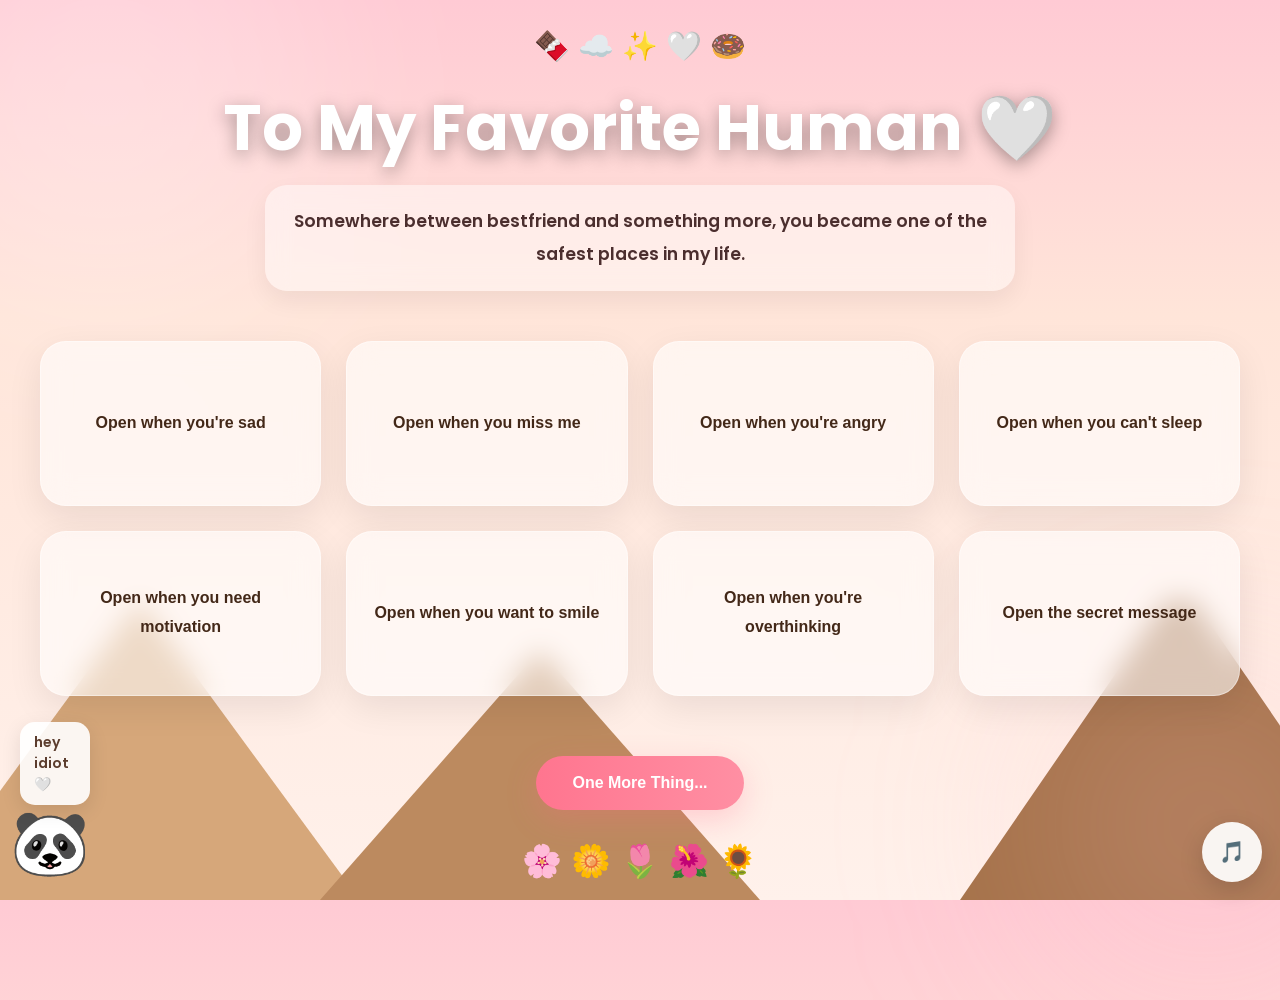
==== index.html @ 4b42c908 "Rename kutus.html to index.html" ====
<!DOCTYPE html>
<html lang="en">

<head>
    <meta charset="UTF-8">

    <meta name="viewport"
          content="width=device-width, initial-scale=1.0">

    <title>To My Favorite Human 🤍</title>

    <!-- Google Font -->
    <link rel="preconnect"
          href="https://fonts.googleapis.com">

    <link rel="preconnect"
          href="https://fonts.gstatic.com"
          crossorigin>

    <link href="https://fonts.googleapis.com/css2?family=Poppins:wght@300;400;500;600;700&display=swap"
          rel="stylesheet">

    <link rel="stylesheet" href="style.css">
</head>

<body>

    <!-- Floating Hearts -->
    <div class="hearts"></div>

    <!-- Mountains -->
    <div class="mountains">

        <div class="mountain mountain1"></div>

        <div class="mountain mountain2"></div>

        <div class="mountain mountain3"></div>

    </div>

    <!-- Flowers -->
    <div class="flowers">
        🌸 🌼 🌷 🌺 🌻
    </div>

    <!-- Extras -->
    <div class="extras">
        🍫 ☁️ ✨ 🤍 🍩
    </div>

    <!-- Music -->
    <audio id="bgMusic"></audio>

    <!-- Music Button -->
    <button id="musicBtn">🎵</button>

    <!-- Main -->
    <div class="container">

        <!-- Hero -->
        <div class="hero">

            <h1>
                To My Favorite Human 🤍
            </h1>

            <p>
                Somewhere between bestfriend and something more,
                you became one of the safest places in my life.
            </p>

        </div>

        <!-- Cards -->
        <div class="cards">

            <button class="card"
                data-title="When You're Sad 💔"
                data-message="Hey idiot, bad days don’t get to decide your worth. You’re still the same amazing person who makes everyone around them feel lighter. And if things get too heavy, I’m here. Always.">

                Open when you're sad

            </button>

            <button class="card"
                data-title="When You Miss Me 🌙"
                data-message="If you miss me, just remember there’s someone out there randomly smiling at dumb memories of you at 2AM. Apart from this you know how to reach him or how to get him...">

                Open when you miss me

            </button>

            <button class="card"
                data-title="When You're Angry 🌧️"
                data-message="Okay first of all... breathe. Second of all, don’t go starting world wars before drinking water. Remember lpg cylinder lagbe.....">

                Open when you're angry

            </button>

            <button class="card"
                data-title="When You Can't Sleep ✨"
                data-message="Imagine us sitting somewhere cold and quiet in the hills, talking nonsense while the world stays silent for a while. Jalate hole ekta phone call ;))))))">

                Open when you can't sleep

            </button>

            <button class="card"
                data-title="When You Need Motivation 🚀"
                data-message="You’ve already survived days you thought would break you. Don’t underestimate yourself now.">

                Open when you need motivation

            </button>

            <button class="card"
                data-title="When You Want To Smile 😊"
                data-message="Its unfair how one smile from you can feel like comfort, chaos, friendship and love all at once.">

                Open when you want to smile

            </button>

            <button class="card"
                data-title="When You're Overthinking 🌸"
                data-message="Your brain creates problems faster than reality sometimes. Relax a little okay? Not everything is falling apart.">

                Open when you're overthinking

            </button>

            <button class="card"
                data-title="Secret Message 🤍"
                data-message="Somehow you became my bestfriend, favorite human, safe place, and favorite headache all at once.">

                Open the secret message

            </button>

        </div>

        <!-- Final Button -->
        <div class="finalSection">

            <button class="finalBtn"
                    id="finalBtn">

                One More Thing...

            </button>

        </div>

    </div>

    <!-- Popup -->
    <div class="popup"
         id="popup">

        <div class="popup-content">

            <span class="close-btn"
                  id="closeBtn">

                &times;

            </span>

            <h2 id="popupTitle"></h2>

            <p id="popupMessage"></p>

        </div>

    </div>

    <script src="script.js"></script>

</body>
</html>
---- style.css ----
*{
    margin:0;
    padding:0;
    box-sizing:border-box;
}

html{
    scroll-behavior:smooth;
}

body{
    font-family:'Poppins',sans-serif;

    min-height:100vh;

    overflow-x:hidden;

    background:
    linear-gradient(
        to bottom,
        #ffcad4 0%,
        #ffe5d9 35%,
        #fff1eb 100%
    );

    display:flex;
    justify-content:center;
    align-items:center;

    padding:40px 18px;

    position:relative;
}

/* =========================
   BACKGROUND LIGHTS
========================= */

body::before,
body::after{
    content:"";

    position:absolute;

    border-radius:50%;

    filter:blur(100px);

    z-index:0;
}

body::before{
    width:450px;
    height:450px;

    background:
    rgba(255,255,255,0.25);

    top:-120px;
    left:-120px;
}

body::after{
    width:350px;
    height:350px;

    background:
    rgba(255,192,203,0.20);

    bottom:-100px;
    right:-100px;
}

/* =========================
   CONTAINER
========================= */

.container{
    width:100%;
    max-width:1200px;

    position:relative;

    z-index:5;
}

/* =========================
   HERO SECTION
========================= */

.hero{
    text-align:center;

    margin-bottom:50px;
}

.hero h1{
    font-size:4rem;

    color:#ffffff;

    margin-bottom:18px;

    line-height:1.2;

    text-shadow:
    0 5px 18px rgba(0,0,0,0.35);
}

.hero p{
    max-width:750px;

    margin:auto;

    background:
    rgba(255,255,255,0.45);

    padding:20px 25px;

    border-radius:22px;

    backdrop-filter:blur(12px);

    color:#4b2e2e;

    font-weight:600;

    line-height:1.9;

    font-size:1.08rem;

    box-shadow:
    0 10px 25px rgba(0,0,0,0.06);
}

/* =========================
   CARDS
========================= */

.cards{
    display:grid;

    grid-template-columns:
    repeat(auto-fit,minmax(250px,1fr));

    gap:25px;
}

.card{
    border:none;

    min-height:165px;

    padding:25px;

    border-radius:26px;

    background:
    rgba(255,255,255,0.58);

    backdrop-filter:blur(14px);

    color:#432818;

    font-size:1rem;

    font-weight:700;

    line-height:1.8;

    cursor:pointer;

    transition:0.35s ease;

    border:
    1px solid rgba(255,255,255,0.4);

    box-shadow:
    0 12px 35px rgba(0,0,0,0.08);
}

.card:hover{

    transform:
    translateY(-10px)
    scale(1.03);

    background:
    rgba(255,255,255,0.76);

    box-shadow:
    0 18px 40px rgba(255,105,135,0.20);
}

/* =========================
   POPUP
========================= */

.popup{
    position:fixed;

    inset:0;

    background:
    rgba(0,0,0,0.45);

    display:none;

    justify-content:center;
    align-items:center;

    padding:18px;

    z-index:999;
}

.popup-content{
    width:100%;
    max-width:650px;

    padding:40px 30px;

    border-radius:30px;

    background:
    linear-gradient(
        to bottom right,
        #ffffff,
        #fff0f3
    );

    position:relative;

    animation:popupShow 0.4s ease;

    box-shadow:
    0 25px 60px rgba(255,120,150,0.28);

    overflow:hidden;
}

/* Flower Background */
.popup-content::before{

    content:"🌸 🌷 🌺 🌼";

    position:absolute;

    bottom:10px;
    right:15px;

    font-size:1.5rem;

    opacity:0.25;
}

.popup-content h2{
    color:#ff4d6d;

    margin-bottom:20px;

    font-size:2rem;
}

.popup-content p{
    color:#4b2e2e;

    line-height:2;

    font-size:1.06rem;

    font-weight:500;
}

/* =========================
   CLOSE BUTTON
========================= */

.close-btn{
    position:absolute;

    top:15px;
    right:22px;

    font-size:2rem;

    cursor:pointer;

    color:#999;

    transition:0.3s;
}

.close-btn:hover{

    transform:rotate(90deg);

    color:#ff4d6d;
}

/* =========================
   FINAL BUTTON
========================= */

.finalSection{
    text-align:center;

    margin-top:60px;
}

.finalBtn{
    border:none;

    padding:18px 36px;

    border-radius:50px;

    background:
    linear-gradient(
        to right,
        #ff758f,
        #ff8fa3
    );

    color:white;

    font-weight:700;

    font-size:1rem;

    cursor:pointer;

    transition:0.3s;

    box-shadow:
    0 10px 30px rgba(255,105,135,0.25);
}

.finalBtn:hover{

    transform:
    scale(1.05);
}

/* =========================
   MUSIC BUTTON
========================= */

#musicBtn{

    position:fixed;

    right:18px;
    bottom:18px;

    width:60px;
    height:60px;

    border:none;

    border-radius:50%;

    background:
    rgba(255,255,255,0.92);

    backdrop-filter:blur(10px);

    font-size:1.3rem;

    cursor:pointer;

    z-index:9999;

    display:flex;
    align-items:center;
    justify-content:center;

    box-shadow:
    0 8px 25px rgba(0,0,0,0.15);

    transition:0.3s ease;
}

#musicBtn:hover{

    transform:
    scale(1.08);
}

/* =========================
   MOUNTAINS
========================= */

.mountains{
    position:absolute;

    bottom:0;

    width:100%;

    height:300px;

    z-index:0;

    overflow:hidden;
}

.mountain{
    position:absolute;

    bottom:0;

    width:0;
    height:0;

    border-left:220px solid transparent;
    border-right:220px solid transparent;
}

.mountain1{
    left:-80px;

    border-bottom:300px solid #d6a77a;
}

.mountain2{
    left:25%;

    border-bottom:250px solid #bc8a5f;
}

.mountain3{
    right:-120px;

    border-bottom:320px solid #a47148;
}

/* =========================
   FLOWERS
========================= */

.flowers{
    position:fixed;

    bottom:15px;

    width:100%;

    text-align:center;

    font-size:2rem;

    z-index:20;

    animation:floatFlowers 4s ease-in-out infinite;

    pointer-events:none;
}

/* =========================
   EXTRAS
========================= */

.extras{
    position:absolute;

    top:25px;

    width:100%;

    text-align:center;

    font-size:1.8rem;

    animation:floatExtras 5s ease-in-out infinite;
}

/* =========================
   HEARTS
========================= */

.hearts{
    position:absolute;

    width:100%;
    height:100%;

    overflow:hidden;
}

.hearts span{
    position:absolute;

    bottom:-50px;

    animation:floatUp linear infinite;
}

/* =========================
   PANDA
========================= */

.panda{
    position:fixed;

    left:10px;
    bottom:10px;

    z-index:999;

    font-size:4rem;

    animation:bounce 3s infinite;
}

/* =========================
   PETALS
========================= */

.petals{
    position:fixed;

    inset:0;

    overflow:hidden;

    pointer-events:none;

    z-index:2;
}

.petals span{
    position:absolute;

    top:-50px;

    animation:petalFall linear infinite;
}

/* =========================
   ANIMATIONS
========================= */

@keyframes popupShow{

    from{
        opacity:0;
        transform:scale(0.7);
    }

    to{
        opacity:1;
        transform:scale(1);
    }
}

@keyframes floatUp{

    from{
        transform:
        translateY(0)
        rotate(0deg);

        opacity:0;
    }

    20%{
        opacity:0.8;
    }

    to{
        transform:
        translateY(-120vh)
        rotate(360deg);

        opacity:0;
    }
}

@keyframes floatFlowers{

    0%{
        transform:translateY(0px);
    }

    50%{
        transform:translateY(-8px);
    }

    100%{
        transform:translateY(0px);
    }
}

@keyframes floatExtras{

    0%{
        transform:translateY(0px);
    }

    50%{
        transform:translateY(-10px);
    }

    100%{
        transform:translateY(0px);
    }
}

@keyframes bounce{

    0%{
        transform:translateY(0);
    }

    50%{
        transform:translateY(-10px);
    }

    100%{
        transform:translateY(0);
    }
}

@keyframes petalFall{

    from{
        transform:
        translateY(-10vh)
        rotate(0deg);
    }

    to{
        transform:
        translateY(120vh)
        rotate(360deg);
    }
}

/* =========================
   RESPONSIVE DESIGN
========================= */

/* Large Laptops */
@media screen and (max-width:1200px){

    .hero h1{
        font-size:3.5rem;
    }
}

/* Tablets */
@media screen and (max-width:992px){

    .hero h1{
        font-size:3rem;
    }

    .cards{
        grid-template-columns:
        repeat(auto-fit,minmax(230px,1fr));
    }

    .mountains{
        height:250px;
    }
}

/* Mobile */
@media screen and (max-width:768px){

    body{
        padding:35px 15px;

        align-items:flex-start;
    }

    .hero{
        margin-bottom:38px;
    }

    .hero h1{
        font-size:2.5rem;
    }

    .hero p{
        font-size:0.95rem;

        padding:16px 18px;

        line-height:1.8;
    }

    .cards{
        grid-template-columns:1fr;

        gap:18px;
    }

    .card{
        width:100%;

        min-height:auto;

        padding:22px;

        font-size:0.95rem;
    }

    .popup-content{
        padding:32px 22px;
    }

    .popup-content h2{
        font-size:1.5rem;
    }

    .popup-content p{
        font-size:0.95rem;
    }

    .flowers{
        font-size:1.5rem;
    }

    .extras{
        font-size:1.4rem;
    }

    .mountains{
        height:200px;
    }

    #musicBtn{

        width:54px;
        height:54px;

        right:14px;
        bottom:14px;

        font-size:1.1rem;
    }

    .panda{
        font-size:3rem;
    }
}

/* Small Phones */
@media screen and (max-width:480px){

    body{
        padding:28px 12px;
    }

    .hero h1{
        font-size:2rem;
    }

    .hero p{
        font-size:0.88rem;
    }

    .card{
        padding:18px;

        font-size:0.9rem;
    }

    .flowers{
        font-size:1.2rem;

        letter-spacing:3px;
    }

    .extras{
        font-size:1.2rem;
    }

    #musicBtn{

        width:50px;
        height:50px;

        right:10px;
        bottom:10px;

        font-size:1rem;
    }
}

/* Very Small Phones */
@media screen and (max-width:360px){

    .hero h1{
        font-size:1.7rem;
    }

    .hero p{
        font-size:0.82rem;
    }

    .card{
        font-size:0.84rem;
    }

    .flowers{
        display:none;
    }

    .extras{
        display:none;
    }

    #musicBtn{

        width:46px;
        height:46px;

        right:8px;
        bottom:8px;
    }
}

/* Landscape Phones */
@media screen and (max-height:500px){

    body{
        padding-bottom:120px;
    }

    .flowers{
        display:none;
    }

    .mountains{
        height:120px;
    }
}
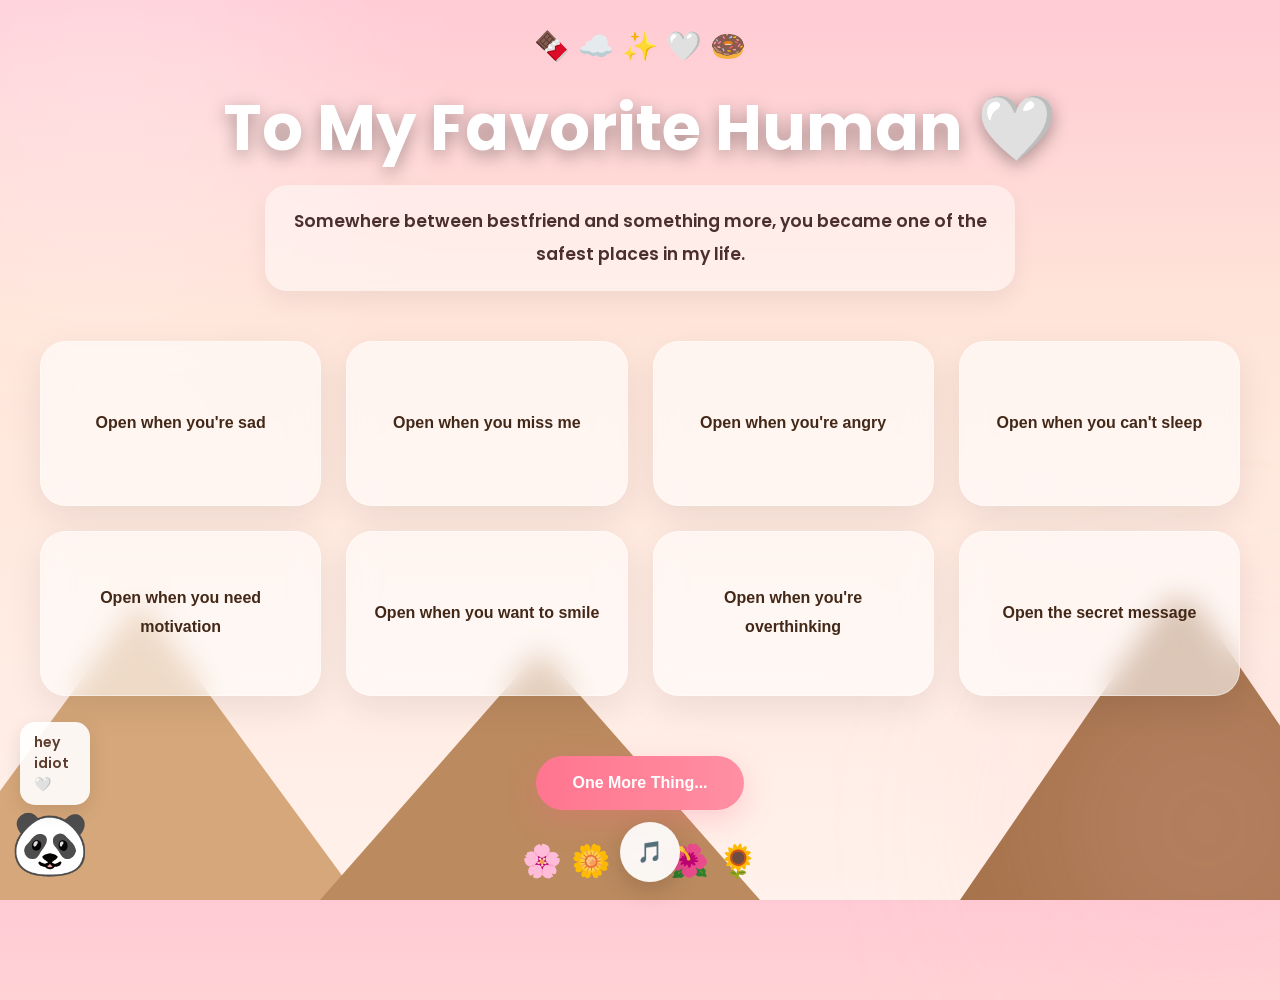
==== commit 9775d5bd: "Update index.html" ====
--- a/index.html
+++ b/index.html
@@ -109,7 +109,7 @@
 
             <button class="card"
                 data-title="When You Need Motivation 🚀"
-                data-message="You’ve already survived days you thought would break you. Don’t underestimate yourself now.">
+                data-message="You’ve already survived days you thought would break you. Don’t underestimate yourself now.Abr bole boshis na j 'Eito real philospher hoy gechis tor thake adivce na nile life chole' :))))))))">
 
                 Open when you need motivation
 
@@ -117,7 +117,7 @@
 
             <button class="card"
                 data-title="When You Want To Smile 😊"
-                data-message="Its unfair how one smile from you can feel like comfort, chaos, friendship and love all at once.">
+                data-message="Its unfair how one smile from you can feel like comfort, chaos, friendship and love all at once. Really dangerously unfair hahahahaha ">
 
                 Open when you want to smile
 
@@ -125,7 +125,7 @@
 
             <button class="card"
                 data-title="When You're Overthinking 🌸"
-                data-message="Your brain creates problems faster than reality sometimes. Relax a little okay? Not everything is falling apart.">
+                data-message="Your brain creates problems faster than reality sometimes. Relax a little okay? Not everything is falling apart. Eka overthink korle ektu share kore dish amr sathe:))))))))">
 
                 Open when you're overthinking
 
@@ -133,7 +133,7 @@
 
             <button class="card"
                 data-title="Secret Message 🤍"
-                data-message="Somehow you became my bestfriend, favorite human, safe place, and favorite headache all at once.">
+                data-message="Somehow you became my bestfriend, favorite human, safe place, and favorite headache all at once. From Your GADHA 3000.">
 
                 Open the secret message
 
--- a/style.css
+++ b/style.css
@@ -53,8 +53,7 @@
     width:450px;
     height:450px;
 
-    background:
-    rgba(255,255,255,0.25);
+    background:rgba(255,255,255,0.25);
 
     top:-120px;
     left:-120px;
@@ -64,8 +63,7 @@
     width:350px;
     height:350px;
 
-    background:
-    rgba(255,192,203,0.20);
+    background:rgba(255,192,203,0.20);
 
     bottom:-100px;
     right:-100px;
@@ -85,52 +83,39 @@
 }
 
 /* =========================
-   HERO SECTION
+   HERO
 ========================= */
 
 .hero{
     text-align:center;
-
     margin-bottom:50px;
 }
 
 .hero h1{
     font-size:4rem;
-
-    color:#ffffff;
-
+    color:#fff;
     margin-bottom:18px;
-
     line-height:1.2;
-
-    text-shadow:
-    0 5px 18px rgba(0,0,0,0.35);
+    text-shadow:0 5px 18px rgba(0,0,0,0.35);
 }
 
 .hero p{
     max-width:750px;
-
     margin:auto;
 
-    background:
-    rgba(255,255,255,0.45);
+    background:rgba(255,255,255,0.45);
 
     padding:20px 25px;
-
     border-radius:22px;
 
     backdrop-filter:blur(12px);
 
     color:#4b2e2e;
-
     font-weight:600;
-
     line-height:1.9;
-
     font-size:1.08rem;
 
-    box-shadow:
-    0 10px 25px rgba(0,0,0,0.06);
+    box-shadow:0 10px 25px rgba(0,0,0,0.06);
 }
 
 /* =========================
@@ -139,57 +124,41 @@
 
 .cards{
     display:grid;
-
-    grid-template-columns:
-    repeat(auto-fit,minmax(250px,1fr));
-
+    grid-template-columns:repeat(auto-fit,minmax(250px,1fr));
     gap:25px;
 }
 
 .card{
     border:none;
-
     min-height:165px;
 
     padding:25px;
 
     border-radius:26px;
 
-    background:
-    rgba(255,255,255,0.58);
+    background:rgba(255,255,255,0.58);
 
     backdrop-filter:blur(14px);
 
     color:#432818;
 
     font-size:1rem;
-
     font-weight:700;
-
     line-height:1.8;
 
     cursor:pointer;
 
     transition:0.35s ease;
 
-    border:
-    1px solid rgba(255,255,255,0.4);
-
-    box-shadow:
-    0 12px 35px rgba(0,0,0,0.08);
+    border:1px solid rgba(255,255,255,0.4);
+
+    box-shadow:0 12px 35px rgba(0,0,0,0.08);
 }
 
 .card:hover{
-
-    transform:
-    translateY(-10px)
-    scale(1.03);
-
-    background:
-    rgba(255,255,255,0.76);
-
-    box-shadow:
-    0 18px 40px rgba(255,105,135,0.20);
+    transform:translateY(-10px) scale(1.03);
+    background:rgba(255,255,255,0.76);
+    box-shadow:0 18px 40px rgba(255,105,135,0.2);
 }
 
 /* =========================
@@ -198,11 +167,9 @@
 
 .popup{
     position:fixed;
-
     inset:0;
 
-    background:
-    rgba(0,0,0,0.45);
+    background:rgba(0,0,0,0.45);
 
     display:none;
 
@@ -222,79 +189,45 @@
 
     border-radius:30px;
 
-    background:
-    linear-gradient(
-        to bottom right,
-        #ffffff,
-        #fff0f3
-    );
+    background:linear-gradient(to bottom right,#fff,#fff0f3);
 
     position:relative;
 
     animation:popupShow 0.4s ease;
 
-    box-shadow:
-    0 25px 60px rgba(255,120,150,0.28);
-
-    overflow:hidden;
-}
-
-/* Flower Background */
-.popup-content::before{
-
-    content:"🌸 🌷 🌺 🌼";
-
-    position:absolute;
-
-    bottom:10px;
-    right:15px;
-
-    font-size:1.5rem;
-
-    opacity:0.25;
+    box-shadow:0 25px 60px rgba(255,120,150,0.28);
 }
 
 .popup-content h2{
     color:#ff4d6d;
-
     margin-bottom:20px;
-
     font-size:2rem;
 }
 
 .popup-content p{
     color:#4b2e2e;
-
     line-height:2;
-
     font-size:1.06rem;
-
     font-weight:500;
 }
 
 /* =========================
-   CLOSE BUTTON
+   CLOSE
 ========================= */
 
 .close-btn{
     position:absolute;
-
     top:15px;
     right:22px;
 
     font-size:2rem;
-
     cursor:pointer;
 
     color:#999;
-
-    transition:0.3s;
 }
 
 .close-btn:hover{
-
     transform:rotate(90deg);
-
     color:#ff4d6d;
 }
 
@@ -304,53 +237,42 @@
 
 .finalSection{
     text-align:center;
-
     margin-top:60px;
 }
 
 .finalBtn{
     border:none;
-
     padding:18px 36px;
 
     border-radius:50px;
 
-    background:
-    linear-gradient(
-        to right,
-        #ff758f,
-        #ff8fa3
-    );
+    background:linear-gradient(to right,#ff758f,#ff8fa3);
 
     color:white;
-
     font-weight:700;
-
     font-size:1rem;
 
     cursor:pointer;
 
     transition:0.3s;
 
-    box-shadow:
-    0 10px 30px rgba(255,105,135,0.25);
+    box-shadow:0 10px 30px rgba(255,105,135,0.25);
 }
 
 .finalBtn:hover{
-
-    transform:
-    scale(1.05);
-}
-
-/* =========================
-   MUSIC BUTTON
+    transform:scale(1.05);
+}
+
+/* =========================
+   MUSIC BUTTON (SHIFTED LEFT)
 ========================= */
 
 #musicBtn{
 
     position:fixed;
 
-    right:18px;
+    right:600px;   /* 👈 moved slightly LEFT from edge */
+
     bottom:18px;
 
     width:60px;
@@ -360,8 +282,7 @@
 
     border-radius:50%;
 
-    background:
-    rgba(255,255,255,0.92);
+    background:rgba(255,255,255,0.92);
 
     backdrop-filter:blur(10px);
 
@@ -375,16 +296,13 @@
     align-items:center;
     justify-content:center;
 
-    box-shadow:
-    0 8px 25px rgba(0,0,0,0.15);
+    box-shadow:0 8px 25px rgba(0,0,0,0.15);
 
     transition:0.3s ease;
 }
 
 #musicBtn:hover{
-
-    transform:
-    scale(1.08);
+    transform:scale(1.08);
 }
 
 /* =========================
@@ -393,21 +311,17 @@
 
 .mountains{
     position:absolute;
-
     bottom:0;
 
     width:100%;
-
     height:300px;
 
     z-index:0;
-
     overflow:hidden;
 }
 
 .mountain{
     position:absolute;
-
     bottom:0;
 
     width:0;
@@ -417,35 +331,19 @@
     border-right:220px solid transparent;
 }
 
-.mountain1{
-    left:-80px;
-
-    border-bottom:300px solid #d6a77a;
-}
-
-.mountain2{
-    left:25%;
-
-    border-bottom:250px solid #bc8a5f;
-}
-
-.mountain3{
-    right:-120px;
-
-    border-bottom:320px solid #a47148;
-}
-
-/* =========================
-   FLOWERS
+.mountain1{ left:-80px; border-bottom:300px solid #d6a77a; }
+.mountain2{ left:25%; border-bottom:250px solid #bc8a5f; }
+.mountain3{ right:-120px; border-bottom:320px solid #a47148; }
+
+/* =========================
+   FLOWERS + EXTRAS
 ========================= */
 
 .flowers{
     position:fixed;
-
     bottom:15px;
 
     width:100%;
-
     text-align:center;
 
     font-size:2rem;
@@ -453,21 +351,13 @@
     z-index:20;
 
     animation:floatFlowers 4s ease-in-out infinite;
-
-    pointer-events:none;
-}
-
-/* =========================
-   EXTRAS
-========================= */
+}
 
 .extras{
     position:absolute;
-
     top:25px;
 
     width:100%;
-
     text-align:center;
 
     font-size:1.8rem;
@@ -481,18 +371,14 @@
 
 .hearts{
     position:absolute;
-
     width:100%;
     height:100%;
-
     overflow:hidden;
 }
 
 .hearts span{
     position:absolute;
-
     bottom:-50px;
-
     animation:floatUp linear infinite;
 }
 
@@ -502,7 +388,6 @@
 
 .panda{
     position:fixed;
-
     left:10px;
     bottom:10px;
 
@@ -519,19 +404,14 @@
 
 .petals{
     position:fixed;
-
     inset:0;
 
-    overflow:hidden;
-
     pointer-events:none;
-
     z-index:2;
 }
 
 .petals span{
     position:absolute;
-
     top:-50px;
 
     animation:petalFall linear infinite;
@@ -542,299 +422,78 @@
 ========================= */
 
 @keyframes popupShow{
-
-    from{
-        opacity:0;
-        transform:scale(0.7);
-    }
-
-    to{
-        opacity:1;
-        transform:scale(1);
-    }
+    from{opacity:0; transform:scale(0.7);}
+    to{opacity:1; transform:scale(1);}
 }
 
 @keyframes floatUp{
-
-    from{
-        transform:
-        translateY(0)
-        rotate(0deg);
-
-        opacity:0;
-    }
-
-    20%{
-        opacity:0.8;
-    }
-
-    to{
-        transform:
-        translateY(-120vh)
-        rotate(360deg);
-
-        opacity:0;
-    }
+    from{transform:translateY(0) rotate(0deg); opacity:0;}
+    20%{opacity:0.8;}
+    to{transform:translateY(-120vh) rotate(360deg); opacity:0;}
 }
 
 @keyframes floatFlowers{
-
-    0%{
-        transform:translateY(0px);
-    }
-
-    50%{
-        transform:translateY(-8px);
-    }
-
-    100%{
-        transform:translateY(0px);
-    }
+    0%{transform:translateY(0);}
+    50%{transform:translateY(-8px);}
+    100%{transform:translateY(0);}
 }
 
 @keyframes floatExtras{
-
-    0%{
-        transform:translateY(0px);
-    }
-
-    50%{
-        transform:translateY(-10px);
-    }
-
-    100%{
-        transform:translateY(0px);
-    }
+    0%{transform:translateY(0);}
+    50%{transform:translateY(-10px);}
+    100%{transform:translateY(0);}
 }
 
 @keyframes bounce{
-
-    0%{
-        transform:translateY(0);
-    }
-
-    50%{
-        transform:translateY(-10px);
-    }
-
-    100%{
-        transform:translateY(0);
-    }
+    0%{transform:translateY(0);}
+    50%{transform:translateY(-10px);}
+    100%{transform:translateY(0);}
 }
 
 @keyframes petalFall{
-
-    from{
-        transform:
-        translateY(-10vh)
-        rotate(0deg);
-    }
-
-    to{
-        transform:
-        translateY(120vh)
-        rotate(360deg);
-    }
-}
-
-/* =========================
-   RESPONSIVE DESIGN
-========================= */
-
-/* Large Laptops */
-@media screen and (max-width:1200px){
-
-    .hero h1{
-        font-size:3.5rem;
-    }
-}
-
-/* Tablets */
-@media screen and (max-width:992px){
-
-    .hero h1{
-        font-size:3rem;
-    }
-
-    .cards{
-        grid-template-columns:
-        repeat(auto-fit,minmax(230px,1fr));
-    }
-
-    .mountains{
-        height:250px;
-    }
-}
-
-/* Mobile */
+    from{transform:translateY(-10vh) rotate(0);}
+    to{transform:translateY(120vh) rotate(360deg);}
+}
+
+/* =========================
+   RESPONSIVE
+========================= */
+
 @media screen and (max-width:768px){
 
-    body{
-        padding:35px 15px;
-
-        align-items:flex-start;
-    }
-
-    .hero{
-        margin-bottom:38px;
-    }
-
-    .hero h1{
-        font-size:2.5rem;
-    }
-
-    .hero p{
-        font-size:0.95rem;
-
-        padding:16px 18px;
-
-        line-height:1.8;
-    }
-
-    .cards{
-        grid-template-columns:1fr;
-
-        gap:18px;
-    }
-
-    .card{
-        width:100%;
-
-        min-height:auto;
-
-        padding:22px;
-
-        font-size:0.95rem;
-    }
-
-    .popup-content{
-        padding:32px 22px;
-    }
-
-    .popup-content h2{
-        font-size:1.5rem;
-    }
-
-    .popup-content p{
-        font-size:0.95rem;
-    }
-
-    .flowers{
-        font-size:1.5rem;
-    }
-
-    .extras{
-        font-size:1.4rem;
-    }
-
-    .mountains{
-        height:200px;
-    }
+    .hero h1{ font-size:2.5rem; }
+
+    .cards{ grid-template-columns:1fr; }
 
     #musicBtn{
-
         width:54px;
         height:54px;
-
-        right:14px;
+        right:22px;
         bottom:14px;
-
-        font-size:1.1rem;
     }
-
-    .panda{
-        font-size:3rem;
-    }
-}
-
-/* Small Phones */
+}
+
 @media screen and (max-width:480px){
 
-    body{
-        padding:28px 12px;
-    }
-
-    .hero h1{
-        font-size:2rem;
-    }
-
-    .hero p{
-        font-size:0.88rem;
-    }
-
-    .card{
-        padding:18px;
-
-        font-size:0.9rem;
-    }
-
-    .flowers{
-        font-size:1.2rem;
-
-        letter-spacing:3px;
-    }
-
-    .extras{
-        font-size:1.2rem;
-    }
+    .hero h1{ font-size:2rem; }
 
     #musicBtn{
-
         width:50px;
         height:50px;
-
-        right:10px;
+        right:18px;
         bottom:10px;
-
-        font-size:1rem;
     }
 }
 
-/* Very Small Phones */
 @media screen and (max-width:360px){
 
-    .hero h1{
-        font-size:1.7rem;
-    }
-
-    .hero p{
-        font-size:0.82rem;
-    }
-
-    .card{
-        font-size:0.84rem;
-    }
-
-    .flowers{
-        display:none;
-    }
-
-    .extras{
-        display:none;
-    }
+    .flowers,
+    .extras{ display:none; }
 
     #musicBtn{
-
         width:46px;
         height:46px;
-
-        right:8px;
+        right:14px;
         bottom:8px;
     }
 }
-
-/* Landscape Phones */
-@media screen and (max-height:500px){
-
-    body{
-        padding-bottom:120px;
-    }
-
-    .flowers{
-        display:none;
-    }
-
-    .mountains{
-        height:120px;
-    }
-}
